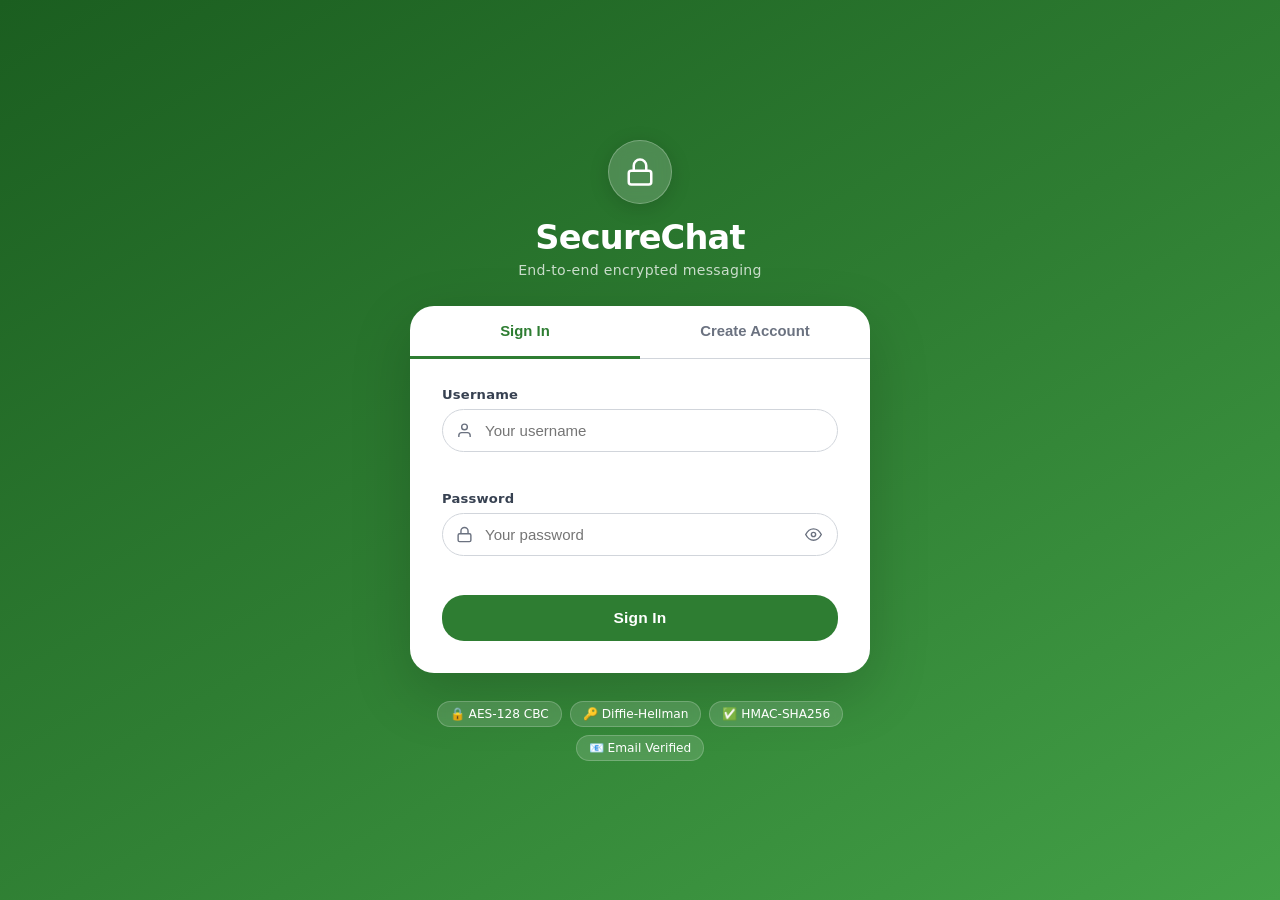
==== src/main/resources/static/index.html @ b0a97f0f "Initial commit" ====
<!DOCTYPE html>
<html lang="en">
<head>
  <meta charset="UTF-8" />
  <meta name="viewport" content="width=device-width, initial-scale=1.0" />
  <meta http-equiv="Cache-Control" content="no-cache, no-store, must-revalidate" />
  <meta http-equiv="Pragma" content="no-cache" />
  <title>SecureChat</title>
  <link rel="stylesheet" href="style.css" />
</head>
<body class="auth-page">

  <div class="auth-wrapper">

    <!-- Brand -->
    <div class="brand">
      <div class="brand-icon">
        <svg viewBox="0 0 24 24" fill="none" stroke="currentColor" stroke-width="2">
          <rect x="3" y="11" width="18" height="11" rx="2" ry="2"/>
          <path d="M7 11V7a5 5 0 0 1 10 0v4"/>
        </svg>
      </div>
      <h1 class="brand-name">SecureChat</h1>
      <p class="brand-tagline">End-to-end encrypted messaging</p>
    </div>

    <!-- Auth Card -->
    <div class="auth-card">

      <!-- Tabs -->
      <div class="auth-tabs" role="tablist">
        <button id="tabLogin"    class="auth-tab active" role="tab">Sign In</button>
        <button id="tabRegister" class="auth-tab"        role="tab">Create Account</button>
      </div>

      <!-- LOGIN PANEL -->
      <div id="panelLogin" class="auth-panel active">
        <form id="loginForm" novalidate>
          <div class="field">
            <label for="loginUsername">Username</label>
            <div class="input-wrap">
              <svg class="input-icon" viewBox="0 0 24 24" fill="none" stroke="currentColor" stroke-width="2"><path d="M20 21v-2a4 4 0 0 0-4-4H8a4 4 0 0 0-4 4v2"/><circle cx="12" cy="7" r="4"/></svg>
              <input id="loginUsername" type="text" placeholder="Your username" autocomplete="username" autocapitalize="none" spellcheck="false" />
            </div>
            <span class="field-error" id="loginUsernameErr"></span>
          </div>
          <div class="field">
            <label for="loginPassword">Password</label>
            <div class="input-wrap">
              <svg class="input-icon" viewBox="0 0 24 24" fill="none" stroke="currentColor" stroke-width="2"><rect x="3" y="11" width="18" height="11" rx="2" ry="2"/><path d="M7 11V7a5 5 0 0 1 10 0v4"/></svg>
              <input id="loginPassword" type="password" placeholder="Your password" autocomplete="current-password" />
              <button type="button" class="toggle-pw" data-target="loginPassword">
                <svg viewBox="0 0 24 24" fill="none" stroke="currentColor" stroke-width="2"><path d="M1 12s4-8 11-8 11 8 11 8-4 8-11 8-11-8-11-8z"/><circle cx="12" cy="12" r="3"/></svg>
              </button>
            </div>
            <span class="field-error" id="loginPasswordErr"></span>
          </div>
          <div id="loginAlert" class="alert" role="alert" aria-live="polite"></div>
          <button type="submit" class="btn-primary" id="loginBtn">
            <span class="btn-text">Sign In</span>
            <span class="btn-spinner sc-hidden"><svg class="spin" viewBox="0 0 24 24" fill="none" stroke="currentColor" stroke-width="2.5"><path d="M12 2v4M12 18v4M4.93 4.93l2.83 2.83M16.24 16.24l2.83 2.83M2 12h4M18 12h4M4.93 19.07l2.83-2.83M16.24 7.76l2.83-2.83"/></svg></span>
          </button>
        </form>
      </div>

      <!-- REGISTER PANEL -->
      <div id="panelRegister" class="auth-panel">
        <form id="registerForm" novalidate>
          <div class="field">
            <label for="regUsername">Username</label>
            <div class="input-wrap">
              <svg class="input-icon" viewBox="0 0 24 24" fill="none" stroke="currentColor" stroke-width="2"><path d="M20 21v-2a4 4 0 0 0-4-4H8a4 4 0 0 0-4 4v2"/><circle cx="12" cy="7" r="4"/></svg>
              <input id="regUsername" type="text" placeholder="3–30 chars, letters/numbers/_" autocomplete="username" autocapitalize="none" spellcheck="false" />
            </div>
            <span class="field-error" id="regUsernameErr"></span>
          </div>
          <div class="field">
            <label for="regEmail">Email</label>
            <div class="input-wrap">
              <svg class="input-icon" viewBox="0 0 24 24" fill="none" stroke="currentColor" stroke-width="2"><path d="M4 4h16c1.1 0 2 .9 2 2v12c0 1.1-.9 2-2 2H4c-1.1 0-2-.9-2-2V6c0-1.1.9-2 2-2z"/><polyline points="22,6 12,13 2,6"/></svg>
              <input id="regEmail" type="email" placeholder="you@example.com" autocomplete="email" autocapitalize="none" spellcheck="false" />
            </div>
            <span class="field-error" id="regEmailErr"></span>
          </div>
          <div class="field">
            <label for="regPassword">Password</label>
            <div class="input-wrap">
              <svg class="input-icon" viewBox="0 0 24 24" fill="none" stroke="currentColor" stroke-width="2"><rect x="3" y="11" width="18" height="11" rx="2" ry="2"/><path d="M7 11V7a5 5 0 0 1 10 0v4"/></svg>
              <input id="regPassword" type="password" placeholder="At least 8 characters" autocomplete="new-password" />
              <button type="button" class="toggle-pw" data-target="regPassword">
                <svg viewBox="0 0 24 24" fill="none" stroke="currentColor" stroke-width="2"><path d="M1 12s4-8 11-8 11 8 11 8-4 8-11 8-11-8-11-8z"/><circle cx="12" cy="12" r="3"/></svg>
              </button>
            </div>
            <span class="field-error" id="regPasswordErr"></span>
          </div>
          <div class="field">
            <label for="regConfirm">Confirm Password</label>
            <div class="input-wrap">
              <svg class="input-icon" viewBox="0 0 24 24" fill="none" stroke="currentColor" stroke-width="2"><path d="M9 12l2 2 4-4"/><rect x="3" y="11" width="18" height="11" rx="2" ry="2"/><path d="M7 11V7a5 5 0 0 1 10 0v4"/></svg>
              <input id="regConfirm" type="password" placeholder="Repeat your password" autocomplete="new-password" />
            </div>
            <span class="field-error" id="regConfirmErr"></span>
          </div>
          <div id="registerAlert" class="alert" role="alert" aria-live="polite"></div>
          <button type="submit" class="btn-primary" id="registerBtn">
            <span class="btn-text">Create Account</span>
            <span class="btn-spinner sc-hidden"><svg class="spin" viewBox="0 0 24 24" fill="none" stroke="currentColor" stroke-width="2.5"><path d="M12 2v4M12 18v4M4.93 4.93l2.83 2.83M16.24 16.24l2.83 2.83M2 12h4M18 12h4M4.93 19.07l2.83-2.83M16.24 7.76l2.83-2.83"/></svg></span>
          </button>
        </form>
      </div>

      <!-- OTP PANEL -->
      <div id="panelOtp" class="auth-panel">
        <div class="otp-header">
          <div class="otp-icon">
            <svg viewBox="0 0 24 24" fill="none" stroke="currentColor" stroke-width="2"><path d="M4 4h16c1.1 0 2 .9 2 2v12c0 1.1-.9 2-2 2H4c-1.1 0-2-.9-2-2V6c0-1.1.9-2 2-2z"/><polyline points="22,6 12,13 2,6"/></svg>
          </div>
          <h3>Check your email</h3>
          <p id="otpSubtitle">We sent a 6-digit code to your email address.</p>
        </div>
        <form id="otpForm" novalidate>
          <div class="field">
            <label for="otpCode">Verification Code</label>
            <div class="otp-input-wrap">
              <input id="otpCode" type="text" inputmode="numeric" pattern="[0-9]*"
                     maxlength="6" placeholder="000000" autocomplete="one-time-code" />
            </div>
            <span class="field-error" id="otpCodeErr"></span>
          </div>
          <div id="otpAlert" class="alert" role="alert" aria-live="polite"></div>
          <button type="submit" class="btn-primary" id="otpBtn">
            <span class="btn-text">Verify &amp; Activate</span>
            <span class="btn-spinner sc-hidden"><svg class="spin" viewBox="0 0 24 24" fill="none" stroke="currentColor" stroke-width="2.5"><path d="M12 2v4M12 18v4M4.93 4.93l2.83 2.83M16.24 16.24l2.83 2.83M2 12h4M18 12h4M4.93 19.07l2.83-2.83M16.24 7.76l2.83-2.83"/></svg></span>
          </button>
          <div class="otp-resend">
            Didn't receive it?
            <button type="button" id="resendOtpBtn" class="btn-link">Resend code</button>
          </div>
        </form>
      </div>

    </div><!-- /auth-card -->

    <!-- Security badges -->
    <div class="security-badges">
      <span class="badge">&#128274; AES-128 CBC</span>
      <span class="badge">&#128273; Diffie-Hellman</span>
      <span class="badge">&#9989; HMAC-SHA256</span>
      <span class="badge">&#128231; Email Verified</span>
    </div>

  </div><!-- /auth-wrapper -->

  <script src="script.js"></script>
</body>
</html>
---- src/main/resources/static/style.css ----
/* ============================================================
   SecureChat — Global Design System
   ============================================================ */

/* ── Reset & Base ─────────────────────────────────────────── */
*, *::before, *::after {
  margin: 0;
  padding: 0;
  box-sizing: border-box;
}

:root {
  --green-900: #1b5e20;
  --green-800: #2e7d32;
  --green-600: #43a047;
  --green-400: #66bb6a;
  --green-100: #e8f5e9;
  --green-50:  #f1f8f1;

  --gray-900: #111827;
  --gray-700: #374151;
  --gray-500: #6b7280;
  --gray-300: #d1d5db;
  --gray-100: #f3f4f6;
  --white:    #ffffff;

  --danger:   #dc2626;
  --danger-bg:#fef2f2;
  --success:  #16a34a;
  --success-bg:#f0fdf4;

  --radius-sm: 8px;
  --radius-md: 14px;
  --radius-lg: 22px;
  --radius-xl: 32px;

  --shadow-sm: 0 1px 3px rgba(0,0,0,.08), 0 1px 2px rgba(0,0,0,.06);
  --shadow-md: 0 4px 16px rgba(0,0,0,.10);
  --shadow-lg: 0 10px 40px rgba(0,0,0,.14);

  --font: 'Inter', 'Segoe UI', system-ui, -apple-system, sans-serif;
  --transition: 0.2s ease;
}

html { font-size: 16px; }

body {
  font-family: var(--font);
  color: var(--gray-900);
  background: var(--gray-100);
  min-height: 100vh;
  -webkit-font-smoothing: antialiased;
}

.sc-hidden { display: none !important; }

/* ── Auth Page ────────────────────────────────────────────── */
.auth-page {
  display: flex;
  align-items: center;
  justify-content: center;
  min-height: 100vh;
  background: linear-gradient(150deg, #1b5e20 0%, #2e7d32 50%, #43a047 100%);
  padding: 24px;
}

.auth-wrapper {
  width: 100%;
  max-width: 460px;
  display: flex;
  flex-direction: column;
  align-items: center;
  gap: 28px;
}

/* Brand */
.brand { text-align: center; color: var(--white); }

.brand-icon {
  width: 64px; height: 64px;
  background: rgba(255,255,255,.18);
  border-radius: 50%;
  display: flex; align-items: center; justify-content: center;
  margin: 0 auto 14px;
  backdrop-filter: blur(8px);
  border: 1px solid rgba(255,255,255,.25);
  box-shadow: 0 4px 20px rgba(0,0,0,.15);
}
.brand-icon svg { width: 30px; height: 30px; }
.brand-name { font-size: 2.1rem; font-weight: 800; letter-spacing: -0.8px; }
.brand-tagline { font-size: 0.88rem; opacity: 0.75; margin-top: 5px; letter-spacing: 0.3px; }

/* Card */
.auth-card {
  width: 100%;
  background: var(--white);
  border-radius: 24px;
  box-shadow: 0 20px 60px rgba(0,0,0,.18);
  overflow: hidden;
}

/* Tabs */
.auth-tabs { display: flex; border-bottom: 1px solid var(--gray-300); }
.auth-tab {
  flex: 1; padding: 17px;
  background: none; border: none;
  font-size: 0.93rem; font-weight: 600;
  color: var(--gray-500); cursor: pointer;
  transition: color var(--transition), border-color var(--transition);
  border-bottom: 3px solid transparent; margin-bottom: -1px;
}
.auth-tab.active { color: var(--green-800); border-bottom-color: var(--green-800); }
.auth-tab:hover:not(.active) { color: var(--gray-700); background: var(--gray-100); }

/* Panels */
.auth-panel { display: none; padding: 28px 32px 32px; }
.auth-panel.active { display: block; animation: panelIn .2s ease; }
@keyframes panelIn { from { opacity:0; transform:translateY(6px); } to { opacity:1; transform:translateY(0); } }

/* Fields */
.field { margin-bottom: 18px; }
.field label {
  display: block; font-size: 0.82rem; font-weight: 700;
  color: var(--gray-700); margin-bottom: 7px; letter-spacing: 0.2px;
}

.input-wrap { position: relative; display: flex; align-items: center; }
.input-icon {
  position: absolute; left: 14px;
  width: 17px; height: 17px;
  color: var(--gray-500); pointer-events: none; flex-shrink: 0;
}
.input-wrap input {
  width: 100%;
  padding: 12px 44px 12px 42px;
  border: 1.5px solid var(--gray-300);
  border-radius: var(--radius-lg);
  font-size: 0.94rem; color: var(--gray-900);
  background: var(--white); outline: none;
  transition: border-color var(--transition), box-shadow var(--transition);
}
.input-wrap input:focus {
  border-color: var(--green-600);
  box-shadow: 0 0 0 3px rgba(67,160,71,.14);
}
.input-wrap input.invalid {
  border-color: var(--danger);
  box-shadow: 0 0 0 3px rgba(220,38,38,.10);
}

.toggle-pw {
  position: absolute; right: 12px;
  background: none; border: none; cursor: pointer;
  padding: 4px; color: var(--gray-500); display: flex; align-items: center;
}
.toggle-pw svg { width: 17px; height: 17px; }
.toggle-pw:hover { color: var(--gray-700); }

.field-error {
  display: block; font-size: 0.76rem; color: var(--danger);
  margin-top: 5px; min-height: 16px;
}

/* Alert */
.alert {
  border-radius: var(--radius-sm); padding: 10px 14px;
  font-size: 0.86rem; margin-bottom: 16px; display: none;
  font-weight: 500;
}
.alert.show    { display: flex; align-items: center; gap: 8px; }
.alert.success { background: var(--success-bg); color: var(--success); border: 1px solid #bbf7d0; }
.alert.error   { background: var(--danger-bg);  color: var(--danger);  border: 1px solid #fecaca; }

/* Primary Button */
.btn-primary {
  width: 100%; padding: 14px;
  background: var(--green-800); color: var(--white);
  border: none; border-radius: var(--radius-lg);
  font-size: 0.97rem; font-weight: 700; cursor: pointer;
  display: flex; align-items: center; justify-content: center; gap: 8px;
  transition: background var(--transition), transform var(--transition), box-shadow var(--transition);
  letter-spacing: 0.2px;
}
.btn-primary:hover:not(:disabled) {
  background: var(--green-900);
  transform: translateY(-1px);
  box-shadow: 0 6px 18px rgba(46,125,50,.38);
}
.btn-primary:active:not(:disabled) { transform: translateY(0); }
.btn-primary:disabled { opacity: 0.6; cursor: not-allowed; }

.btn-spinner { display: flex; align-items: center; }
.btn-spinner.sc-hidden { display: none; }
@keyframes spin { to { transform: rotate(360deg); } }
.spin { width: 18px; height: 18px; animation: spin 0.75s linear infinite; }

/* Link button */
.btn-link {
  background: none; border: none; cursor: pointer;
  color: var(--green-800); font-size: inherit; font-weight: 600;
  padding: 0; text-decoration: underline; text-underline-offset: 2px;
}
.btn-link:hover { color: var(--green-900); }
.btn-link:disabled { color: var(--gray-500); cursor: not-allowed; text-decoration: none; }

/* ── OTP Panel ────────────────────────────────────────────── */
.otp-header {
  text-align: center; margin-bottom: 24px;
}
.otp-icon {
  width: 56px; height: 56px;
  background: var(--green-100); border-radius: 50%;
  display: flex; align-items: center; justify-content: center;
  margin: 0 auto 14px;
}
.otp-icon svg { width: 26px; height: 26px; stroke: var(--green-800); }
.otp-header h3 { font-size: 1.15rem; font-weight: 700; color: var(--gray-900); margin-bottom: 6px; }
.otp-header p  { font-size: 0.86rem; color: var(--gray-500); line-height: 1.5; }

.otp-input-wrap {
  display: flex; justify-content: center;
}
.otp-input-wrap input {
  width: 100%; max-width: 220px;
  padding: 16px 20px;
  border: 2px solid var(--gray-300);
  border-radius: var(--radius-md);
  font-size: 2rem; font-weight: 700; font-family: monospace;
  letter-spacing: 12px; text-align: center;
  color: var(--gray-900); outline: none;
  transition: border-color var(--transition), box-shadow var(--transition);
}
.otp-input-wrap input:focus {
  border-color: var(--green-600);
  box-shadow: 0 0 0 3px rgba(67,160,71,.14);
}
.otp-input-wrap input.invalid {
  border-color: var(--danger);
  box-shadow: 0 0 0 3px rgba(220,38,38,.10);
}

.otp-resend {
  text-align: center; margin-top: 18px;
  font-size: 0.85rem; color: var(--gray-500);
}

/* Security Badges */
.security-badges {
  display: flex; gap: 8px; flex-wrap: wrap; justify-content: center;
}
.badge {
  background: rgba(255,255,255,.14); color: var(--white);
  padding: 5px 12px; border-radius: 20px;
  font-size: 0.76rem; font-weight: 500;
  backdrop-filter: blur(4px);
  border: 1px solid rgba(255,255,255,.2);
}

/* ── Chat Page ────────────────────────────────────────────── */
.chat-page {
  display: flex;
  flex-direction: column;
  height: 100vh;
  overflow: hidden;
  background: var(--gray-100);
}

/* Topbar */
.topbar {
  height: 60px;
  background: var(--green-800);
  display: flex;
  align-items: center;
  justify-content: space-between;
  padding: 0 24px;
  box-shadow: var(--shadow-md);
  flex-shrink: 0;
  z-index: 10;
}
.topbar-left { display: flex; align-items: center; gap: 12px; }
.topbar-logo {
  width: 34px; height: 34px;
  background: rgba(255,255,255,.15);
  border-radius: 50%;
  display: flex; align-items: center; justify-content: center;
}
.topbar-logo svg { width: 18px; height: 18px; stroke: white; }
.topbar-title { font-size: 1.15rem; font-weight: 700; color: var(--white); letter-spacing: -0.3px; }
.topbar-badge {
  background: rgba(255,255,255,.15); color: var(--white);
  padding: 3px 10px; border-radius: 20px; font-size: 0.75rem; font-weight: 500;
}
.topbar-right { display: flex; align-items: center; gap: 16px; }
.topbar-user  { display: flex; align-items: center; gap: 10px; }
.avatar {
  width: 34px; height: 34px; border-radius: 50%;
  background: var(--green-600);
  display: flex; align-items: center; justify-content: center;
  font-weight: 700; font-size: 0.85rem; color: var(--white); flex-shrink: 0;
}
.topbar-username { color: var(--white); font-weight: 500; font-size: 0.9rem; }
.btn-logout {
  display: flex; align-items: center; gap: 6px;
  background: rgba(255,255,255,.12);
  border: 1px solid rgba(255,255,255,.25);
  color: var(--white); padding: 7px 14px;
  border-radius: var(--radius-lg); font-size: 0.85rem; font-weight: 500;
  cursor: pointer; transition: background var(--transition);
}
.btn-logout svg { width: 15px; height: 15px; }
.btn-logout:hover { background: rgba(255,255,255,.22); }

/* Layout */
.chat-layout { display: flex; flex: 1; overflow: hidden; }

/* ── Sidebar ──────────────────────────────────────────────── */
.chat-sidebar {
  width: 300px;
  background: var(--white);
  border-right: 1px solid var(--gray-300);
  display: flex; flex-direction: column;
  flex-shrink: 0; overflow: hidden;
}

.sidebar-search-wrap {
  padding: 12px 12px 8px;
  border-bottom: 1px solid var(--gray-100);
}

.sidebar-search { position: relative; display: flex; align-items: center; }
.sidebar-search svg {
  position: absolute; left: 12px;
  width: 15px; height: 15px; color: var(--gray-500); pointer-events: none;
}
.sidebar-search input {
  width: 100%;
  padding: 9px 12px 9px 34px;
  border: 1.5px solid var(--gray-300);
  border-radius: var(--radius-md);
  font-size: 0.88rem; outline: none;
  background: var(--gray-100);
  transition: border-color var(--transition);
}
.sidebar-search input:focus { border-color: var(--green-600); background: var(--white); }

.sidebar-section {
  display: flex; flex-direction: column;
  min-height: 0; flex: 1; overflow: hidden;
}
.sidebar-section + .sidebar-section { border-top: 1px solid var(--gray-100); }

.sidebar-section-header {
  display: flex; align-items: center; justify-content: space-between;
  padding: 10px 14px 6px;
  font-size: 0.72rem; font-weight: 700;
  text-transform: uppercase; letter-spacing: 0.6px;
  color: var(--gray-500); flex-shrink: 0;
}

.btn-new-dm {
  width: 22px; height: 22px; border-radius: 50%;
  background: var(--green-100); border: none;
  display: flex; align-items: center; justify-content: center;
  cursor: pointer; transition: background var(--transition);
  color: var(--green-800);
}
.btn-new-dm svg { width: 12px; height: 12px; }
.btn-new-dm:hover { background: var(--green-800); color: var(--white); }

.conv-list { flex: 1; overflow-y: auto; padding: 2px 0 4px; }

.sidebar-hint {
  padding: 12px 14px; font-size: 0.82rem;
  color: var(--gray-500); text-align: center;
}

.conv-item {
  display: flex; align-items: center; gap: 10px;
  padding: 9px 12px; cursor: pointer;
  border-radius: var(--radius-sm); margin: 1px 6px;
  transition: background var(--transition); min-width: 0;
}
.conv-item:hover  { background: var(--green-50); }
.conv-item.active { background: var(--green-100); }

.conv-avatar {
  width: 38px; height: 38px; border-radius: 50%;
  background: var(--green-600);
  display: flex; align-items: center; justify-content: center;
  font-weight: 700; font-size: 0.82rem; color: var(--white); flex-shrink: 0;
}
.conv-avatar.group-avatar { background: var(--green-900); font-size: 0.7rem; }

.conv-info { flex: 1; min-width: 0; }
.conv-name {
  font-weight: 600; font-size: 0.88rem; color: var(--gray-900);
  white-space: nowrap; overflow: hidden; text-overflow: ellipsis;
}
.conv-preview {
  font-size: 0.78rem; color: var(--gray-500);
  white-space: nowrap; overflow: hidden; text-overflow: ellipsis; margin-top: 1px;
}
.conv-time { font-size: 0.7rem; color: var(--gray-500); flex-shrink: 0; align-self: flex-start; margin-top: 2px; }

/* ── Chat Main ────────────────────────────────────────────── */
.chat-main {
  flex: 1; display: flex; flex-direction: column;
  overflow: hidden; background: var(--gray-100);
}

.empty-state {
  flex: 1; display: flex; flex-direction: column;
  align-items: center; justify-content: center;
  gap: 12px; color: var(--gray-500); padding: 40px;
}
.empty-icon {
  width: 72px; height: 72px; background: var(--white);
  border-radius: 50%; display: flex; align-items: center; justify-content: center;
  box-shadow: var(--shadow-sm); margin-bottom: 8px;
}
.empty-icon svg { width: 36px; height: 36px; color: var(--green-400); }
.empty-state h3 { font-size: 1.1rem; font-weight: 600; color: var(--gray-700); }
.empty-state p  { font-size: 0.9rem; text-align: center; max-width: 280px; line-height: 1.5; }

.active-chat { flex: 1; display: flex; flex-direction: column; overflow: hidden; }

/* Chat Header */
.chat-header {
  display: flex; align-items: center; gap: 12px;
  padding: 12px 20px; background: var(--white);
  border-bottom: 1px solid var(--gray-300); flex-shrink: 0;
}
.chat-header-avatar {
  width: 40px; height: 40px; border-radius: 50%;
  background: var(--green-600);
  display: flex; align-items: center; justify-content: center;
  font-weight: 700; font-size: 0.88rem; color: var(--white); flex-shrink: 0;
}
.chat-header-avatar.group-avatar { background: var(--green-900); font-size: 0.72rem; }
.chat-header-info { flex: 1; display: flex; flex-direction: column; gap: 1px; min-width: 0; }
.chat-header-name {
  font-weight: 700; font-size: 0.95rem; color: var(--gray-900);
  white-space: nowrap; overflow: hidden; text-overflow: ellipsis;
}
.chat-header-sub { font-size: 0.76rem; color: var(--green-600); }
.chat-header-actions { display: flex; align-items: center; gap: 8px; flex-shrink: 0; }

.enc-badge {
  background: var(--green-50); color: var(--green-800);
  padding: 4px 10px; border-radius: 20px;
  font-size: 0.72rem; font-weight: 600; border: 1px solid var(--green-100);
}

.btn-header-action {
  display: flex; align-items: center; gap: 5px;
  padding: 6px 12px; border-radius: var(--radius-md);
  border: 1.5px solid var(--gray-300); background: var(--white);
  font-size: 0.8rem; font-weight: 600; color: var(--gray-700);
  cursor: pointer; transition: all var(--transition);
}
.btn-header-action svg { width: 14px; height: 14px; }
.btn-header-action:hover { border-color: var(--green-600); color: var(--green-800); }

/* Messages */
.messages-area {
  flex: 1; overflow-y: auto;
  padding: 16px 20px;
  display: flex; flex-direction: column; gap: 8px;
  scroll-behavior: smooth;
}

.msg-group { display: flex; flex-direction: column; gap: 2px; max-width: 65%; }
.msg-group.sent { align-self: flex-end;   align-items: flex-end; }
.msg-group.recv { align-self: flex-start; align-items: flex-start; }

.msg-sender-label { font-size: 0.71rem; font-weight: 600; color: var(--gray-500); padding: 0 4px; }

.msg-bubble {
  padding: 9px 14px; border-radius: 16px;
  font-size: 0.91rem; line-height: 1.45; word-break: break-word;
  animation: bubbleIn 0.16s ease;
}
@keyframes bubbleIn {
  from { opacity: 0; transform: scale(0.95) translateY(3px); }
  to   { opacity: 1; transform: scale(1)    translateY(0); }
}
.msg-group.sent .msg-bubble {
  background: var(--green-800); color: var(--white); border-bottom-right-radius: 4px;
}
.msg-group.recv .msg-bubble {
  background: var(--white); color: var(--gray-900);
  border-bottom-left-radius: 4px; box-shadow: var(--shadow-sm);
}
.msg-time { font-size: 0.67rem; color: var(--gray-500); padding: 0 4px; }
.msg-group.sent .msg-time { color: rgba(255,255,255,.55); }

.date-divider {
  display: flex; align-items: center; gap: 10px;
  margin: 6px 0; color: var(--gray-500); font-size: 0.73rem;
}
.date-divider::before, .date-divider::after {
  content: ''; flex: 1; height: 1px; background: var(--gray-300);
}

.msg-status { text-align: center; font-size: 0.82rem; color: var(--gray-500); padding: 12px; }

/* Composer */
.message-composer {
  display: flex; align-items: center; gap: 10px;
  padding: 12px 16px; background: var(--white);
  border-top: 1px solid var(--gray-300); flex-shrink: 0;
}
.message-composer input {
  flex: 1; padding: 11px 16px;
  border: 1.5px solid var(--gray-300);
  border-radius: var(--radius-xl); font-size: 0.93rem; outline: none;
  transition: border-color var(--transition); background: var(--gray-100);
}
.message-composer input:focus { border-color: var(--green-600); background: var(--white); }

.btn-send {
  width: 42px; height: 42px; border-radius: 50%;
  background: var(--green-800); border: none;
  display: flex; align-items: center; justify-content: center;
  cursor: pointer; flex-shrink: 0;
  transition: background var(--transition), transform var(--transition);
}
.btn-send svg { width: 17px; height: 17px; stroke: white; }
.btn-send:hover { background: var(--green-900); transform: scale(1.06); }
.btn-send:disabled { background: var(--gray-300); cursor: not-allowed; transform: none; }

/* ── Modals ───────────────────────────────────────────────── */
.modal-overlay {
  position: fixed; inset: 0;
  background: rgba(0,0,0,.45);
  display: flex; align-items: center; justify-content: center;
  z-index: 100; padding: 20px;
  animation: fadeIn .15s ease;
}
@keyframes fadeIn { from { opacity: 0; } to { opacity: 1; } }

.modal {
  background: var(--white); border-radius: var(--radius-xl);
  width: 100%; max-width: 420px;
  box-shadow: var(--shadow-lg);
  animation: slideUp .18s ease;
}
@keyframes slideUp {
  from { transform: translateY(16px); opacity: 0; }
  to   { transform: translateY(0);    opacity: 1; }
}

.modal-header {
  display: flex; align-items: center; justify-content: space-between;
  padding: 20px 24px 16px; border-bottom: 1px solid var(--gray-100);
}
.modal-header h3 { font-size: 1rem; font-weight: 700; color: var(--gray-900); }

.modal-close {
  width: 28px; height: 28px; border-radius: 50%;
  background: var(--gray-100); border: none;
  display: flex; align-items: center; justify-content: center;
  cursor: pointer; color: var(--gray-500); transition: background var(--transition);
}
.modal-close svg { width: 14px; height: 14px; }
.modal-close:hover { background: var(--gray-300); }

.modal-body { padding: 20px 24px; }

.modal-footer {
  display: flex; justify-content: flex-end; gap: 10px;
  padding: 0 24px 20px;
}

.btn-modal-cancel {
  padding: 9px 18px; border-radius: var(--radius-md);
  border: 1.5px solid var(--gray-300); background: var(--white);
  font-size: 0.9rem; font-weight: 500; color: var(--gray-700);
  cursor: pointer; transition: all var(--transition);
}
.btn-modal-cancel:hover { background: var(--gray-100); }

.btn-modal-ok {
  padding: 9px 20px; border-radius: var(--radius-md);
  border: none; background: var(--green-800);
  font-size: 0.9rem; font-weight: 600; color: var(--white);
  cursor: pointer; transition: background var(--transition);
}
.btn-modal-ok:hover { background: var(--green-900); }

/* Member chips */
.members-chip-list { display: flex; flex-wrap: wrap; gap: 4px; margin-top: 4px; }
.member-chip {
  background: var(--green-50); color: var(--green-800);
  border: 1px solid var(--green-100); border-radius: 20px;
  padding: 2px 8px; font-size: 0.72rem; font-weight: 500;
  display: flex; align-items: center; gap: 4px;
}
.member-chip .chip-remove { cursor: pointer; color: var(--gray-500); font-size: 0.8rem; line-height: 1; padding: 0 1px; }
.member-chip .chip-remove:hover { color: var(--danger); }

/* ── Responsive ───────────────────────────────────────────── */
@media (max-width: 700px) {
  .chat-sidebar { width: 100%; height: 220px; border-right: none; border-bottom: 1px solid var(--gray-300); }
  .chat-layout { flex-direction: column; }
  .topbar-badge { display: none; }
  .msg-group { max-width: 85%; }
  .auth-panel { padding: 20px; }
}

/* ── Image Messaging ──────────────────────────────────────── */

/* Attach button in composer */
.btn-attach {
  width: 38px; height: 38px; border-radius: 50%;
  background: var(--gray-100); border: 1.5px solid var(--gray-300);
  display: flex; align-items: center; justify-content: center;
  cursor: pointer; flex-shrink: 0;
  transition: background var(--transition), border-color var(--transition);
  color: var(--gray-500);
}
.btn-attach svg { width: 17px; height: 17px; }
.btn-attach:hover { background: var(--green-50); border-color: var(--green-600); color: var(--green-800); }

/* Wide modal for image preview/view */
.modal-wide { max-width: 560px; }

/* Image preview container */
.img-preview-wrap {
  background: var(--gray-100);
  border-radius: var(--radius-md);
  overflow: hidden;
  display: flex; align-items: center; justify-content: center;
  min-height: 200px; max-height: 400px;
}

.img-preview {
  max-width: 100%; max-height: 400px;
  object-fit: contain; display: block;
}

.img-preview-meta, .img-view-meta {
  margin-top: 10px;
  font-size: 0.8rem; color: var(--gray-500);
  display: flex; align-items: center; gap: 8px;
}

.img-preview-enc {
  margin-top: 8px;
  display: flex; align-items: center; gap: 6px;
  font-size: 0.78rem; color: var(--green-800);
  background: var(--green-50); border: 1px solid var(--green-100);
  border-radius: var(--radius-sm); padding: 6px 10px;
}

/* Image bubble in chat */
.msg-img-bubble {
  padding: 6px;
  border-radius: 14px;
  cursor: pointer;
  overflow: hidden;
  max-width: 260px;
  animation: bubbleIn 0.16s ease;
  position: relative;
}

.msg-group.sent  .msg-img-bubble { background: var(--green-800); border-bottom-right-radius: 4px; }
.msg-group.recv  .msg-img-bubble { background: var(--white); border-bottom-left-radius: 4px; box-shadow: var(--shadow-sm); }

.msg-img-thumb {
  width: 100%; max-width: 240px; max-height: 200px;
  object-fit: cover; border-radius: 10px; display: block;
}

.msg-img-overlay {
  position: absolute; inset: 6px;
  background: rgba(0,0,0,.0);
  border-radius: 10px;
  display: flex; align-items: center; justify-content: center;
  transition: background var(--transition);
}

.msg-img-bubble:hover .msg-img-overlay { background: rgba(0,0,0,.25); }

.msg-img-overlay svg { width: 28px; height: 28px; stroke: white; opacity: 0; transition: opacity var(--transition); }
.msg-img-bubble:hover .msg-img-overlay svg { opacity: 1; }

.msg-img-caption {
  font-size: 0.72rem; padding: 4px 4px 0;
  white-space: nowrap; overflow: hidden; text-overflow: ellipsis;
}
.msg-group.sent  .msg-img-caption { color: rgba(255,255,255,.75); }
.msg-group.recv  .msg-img-caption { color: var(--gray-500); }

/* Upload progress indicator */
.upload-progress {
  display: flex; align-items: center; gap: 8px;
  padding: 8px 12px; background: var(--green-50);
  border: 1px solid var(--green-100); border-radius: var(--radius-md);
  font-size: 0.82rem; color: var(--green-800);
  animation: bubbleIn 0.16s ease;
}

.upload-progress .progress-spinner {
  width: 16px; height: 16px;
  border: 2px solid var(--green-200);
  border-top-color: var(--green-800);
  border-radius: 50%;
  animation: spin 0.7s linear infinite;
  flex-shrink: 0;
}

/* Download link styled as button */
a.btn-modal-ok {
  text-decoration: none;
  display: flex; align-items: center; justify-content: center;
}


/* ── LAN / Wi-Fi Section ──────────────────────────────────── */
.sidebar-section-lan {
  flex: 0 0 auto !important;
  min-height: unset !important;
  overflow: visible !important;
  border-top: 1px solid var(--gray-100);
  padding-bottom: 8px;
}

.lan-status-bar {
  display: flex;
  align-items: center;
  gap: 8px;
  padding: 6px 14px 4px;
  font-size: 0.82rem;
  color: var(--gray-700);
  font-weight: 500;
}

.lan-dot {
  width: 9px;
  height: 9px;
  border-radius: 50%;
  flex-shrink: 0;
  background: var(--gray-300);
}

.lan-dot-online {
  background: #22c55e;
  box-shadow: 0 0 0 3px rgba(34,197,94,.2);
  animation: lanPulse 2s ease-in-out infinite;
}

.lan-dot-local {
  background: #f59e0b;
}

@keyframes lanPulse {
  0%, 100% { box-shadow: 0 0 0 3px rgba(34,197,94,.2); }
  50%       { box-shadow: 0 0 0 6px rgba(34,197,94,.08); }
}

.lan-url-box {
  display: flex;
  align-items: center;
  gap: 6px;
  margin: 4px 12px 0;
  padding: 7px 10px;
  background: var(--green-50);
  border: 1px solid var(--green-100);
  border-radius: var(--radius-sm);
  font-size: 0.78rem;
  font-weight: 600;
  color: var(--green-800);
  word-break: break-all;
}

#lanUrlText {
  flex: 1;
  font-family: monospace;
  font-size: 0.76rem;
}

.btn-copy-lan {
  background: none;
  border: none;
  cursor: pointer;
  color: var(--green-700);
  padding: 2px;
  display: flex;
  align-items: center;
  flex-shrink: 0;
  transition: color var(--transition);
}
.btn-copy-lan svg { width: 14px; height: 14px; }
.btn-copy-lan:hover { color: var(--green-900); }

.lan-hint {
  font-size: 0.74rem !important;
  padding: 4px 14px 6px !important;
  line-height: 1.4;
  color: var(--gray-500) !important;
  text-align: left !important;
}

/* LAN Info Modal */
.lan-modal-info {
  display: flex;
  flex-direction: column;
  gap: 10px;
  margin-bottom: 20px;
}

.lan-modal-row {
  display: flex;
  align-items: center;
  justify-content: space-between;
  padding: 8px 12px;
  background: var(--gray-100);
  border-radius: var(--radius-sm);
  gap: 12px;
}

.lan-modal-label {
  font-size: 0.78rem;
  font-weight: 700;
  color: var(--gray-500);
  text-transform: uppercase;
  letter-spacing: 0.4px;
  flex-shrink: 0;
}

.lan-modal-value {
  font-size: 0.88rem;
  font-weight: 600;
  color: var(--gray-900);
  text-align: right;
}

.lan-modal-url {
  font-family: monospace;
  font-size: 0.82rem;
  color: var(--green-800);
  word-break: break-all;
  text-align: right;
}

.lan-modal-steps {
  background: var(--green-50);
  border: 1px solid var(--green-100);
  border-radius: var(--radius-sm);
  padding: 14px 16px;
  font-size: 0.84rem;
  color: var(--gray-700);
  line-height: 1.6;
}

.lan-modal-steps p {
  margin-bottom: 8px;
  color: var(--gray-900);
}

.lan-modal-steps ol {
  padding-left: 18px;
}

.lan-modal-steps li {
  margin-bottom: 4px;
}
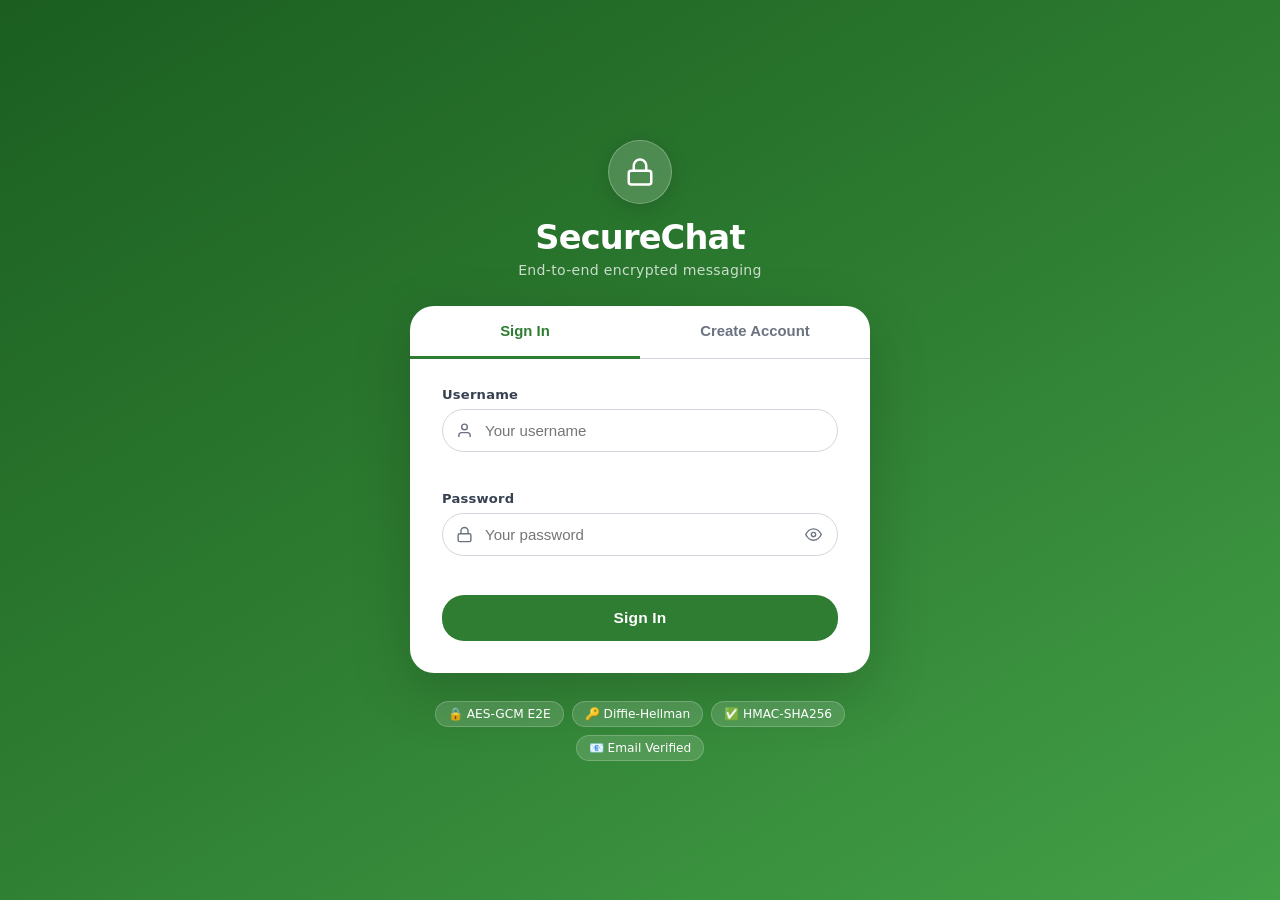
==== commit f1333c5c: "Final update: E2E encryption + UI improvements + bug fixes" ====
--- a/src/main/resources/static/index.html
+++ b/src/main/resources/static/index.html
@@ -143,7 +143,7 @@
 
     <!-- Security badges -->
     <div class="security-badges">
-      <span class="badge">&#128274; AES-128 CBC</span>
+      <span class="badge">&#128274; AES-GCM E2E</span>
       <span class="badge">&#128273; Diffie-Hellman</span>
       <span class="badge">&#9989; HMAC-SHA256</span>
       <span class="badge">&#128231; Email Verified</span>
--- a/src/main/resources/static/style.css
+++ b/src/main/resources/static/style.css
@@ -291,7 +291,7 @@
   padding: 3px 10px; border-radius: 20px; font-size: 0.75rem; font-weight: 500;
 }
 .topbar-right { display: flex; align-items: center; gap: 16px; }
-.topbar-user  { display: flex; align-items: center; gap: 10px; }
+.topbar-user  { display: flex; align-items: center; gap: 10px; cursor: pointer; }
 .avatar {
   width: 34px; height: 34px; border-radius: 50%;
   background: var(--green-600);
@@ -320,6 +320,8 @@
   border-right: 1px solid var(--gray-300);
   display: flex; flex-direction: column;
   flex-shrink: 0; overflow: hidden;
+  position: relative;
+  padding-bottom: 112px;
 }
 
 .sidebar-search-wrap {
@@ -442,6 +444,8 @@
   font-weight: 700; font-size: 0.95rem; color: var(--gray-900);
   white-space: nowrap; overflow: hidden; text-overflow: ellipsis;
 }
+.clickable-name { cursor: pointer; }
+.clickable-name:hover { color: var(--green-800); }
 .chat-header-sub { font-size: 0.76rem; color: var(--green-600); }
 .chat-header-actions { display: flex; align-items: center; gap: 8px; flex-shrink: 0; }
 
@@ -491,8 +495,22 @@
   background: var(--white); color: var(--gray-900);
   border-bottom-left-radius: 4px; box-shadow: var(--shadow-sm);
 }
-.msg-time { font-size: 0.67rem; color: var(--gray-500); padding: 0 4px; }
-.msg-group.sent .msg-time { color: rgba(255,255,255,.55); }
+.msg-meta {
+  display: flex;
+  align-items: center;
+  gap: 5px;
+  font-size: 0.67rem;
+  color: var(--gray-500);
+  padding: 0 4px;
+}
+.msg-time { font-size: inherit; color: inherit; }
+.msg-status-icon {
+  font-size: 0.68rem;
+  color: var(--gray-500);
+  transition: color var(--transition), opacity var(--transition);
+}
+.msg-status-icon.read { color: #1d9bf0; }
+.msg-status-icon.failed { color: var(--danger); font-weight: 700; }
 
 .date-divider {
   display: flex; align-items: center; gap: 10px;
@@ -503,6 +521,15 @@
 }
 
 .msg-status { text-align: center; font-size: 0.82rem; color: var(--gray-500); padding: 12px; }
+
+.typing-indicator {
+  padding: 0 22px 8px;
+  min-height: 20px;
+  font-size: 0.78rem;
+  color: var(--green-800);
+  background: var(--gray-100);
+  transition: opacity var(--transition);
+}
 
 /* Composer */
 .message-composer {
@@ -587,6 +614,55 @@
   cursor: pointer; transition: background var(--transition);
 }
 .btn-modal-ok:hover { background: var(--green-900); }
+
+.profile-card {
+  display: flex;
+  align-items: center;
+  gap: 12px;
+  margin-bottom: 16px;
+}
+
+.profile-avatar {
+  width: 48px;
+  height: 48px;
+  border-radius: 50%;
+  background: var(--green-600);
+  color: var(--white);
+  display: flex;
+  align-items: center;
+  justify-content: center;
+  font-weight: 800;
+}
+
+.profile-main { min-width: 0; }
+.profile-name { font-weight: 800; color: var(--gray-900); }
+.profile-email {
+  margin-top: 2px;
+  color: var(--gray-500);
+  font-size: 0.86rem;
+  word-break: break-word;
+}
+
+.profile-key-wrap label {
+  display: block;
+  font-size: 0.76rem;
+  font-weight: 700;
+  color: var(--gray-500);
+  margin-bottom: 6px;
+}
+
+.profile-key {
+  max-height: 140px;
+  overflow: auto;
+  white-space: pre-wrap;
+  word-break: break-all;
+  background: var(--gray-100);
+  border: 1px solid var(--gray-300);
+  border-radius: var(--radius-sm);
+  padding: 10px;
+  font-size: 0.72rem;
+  color: var(--gray-700);
+}
 
 /* Member chips */
 .members-chip-list { display: flex; flex-wrap: wrap; gap: 4px; margin-top: 4px; }
@@ -716,153 +792,67 @@
   display: flex; align-items: center; justify-content: center;
 }
 
-
-/* ── LAN / Wi-Fi Section ──────────────────────────────────── */
-.sidebar-section-lan {
-  flex: 0 0 auto !important;
-  min-height: unset !important;
-  overflow: visible !important;
-  border-top: 1px solid var(--gray-100);
-  padding-bottom: 8px;
-}
-
-.lan-status-bar {
-  display: flex;
-  align-items: center;
-  gap: 8px;
-  padding: 6px 14px 4px;
-  font-size: 0.82rem;
-  color: var(--gray-700);
-  font-weight: 500;
+.lan-panel {
+  position: absolute;
+  bottom: 12px;
+  left: 12px;
+  right: 12px;
+  background: #e8f5e9;
+  border-radius: 10px;
+  padding: 10px;
+  font-size: 12px;
+  color: #1b5e20;
+}
+
+.lan-header {
+  display: flex;
+  justify-content: space-between;
+  font-weight: 600;
+  margin-bottom: 6px;
 }
 
 .lan-dot {
-  width: 9px;
-  height: 9px;
+  width: 8px;
+  height: 8px;
+  background: #4caf50;
   border-radius: 50%;
-  flex-shrink: 0;
-  background: var(--gray-300);
-}
-
-.lan-dot-online {
-  background: #22c55e;
-  box-shadow: 0 0 0 3px rgba(34,197,94,.2);
-  animation: lanPulse 2s ease-in-out infinite;
-}
-
-.lan-dot-local {
-  background: #f59e0b;
-}
-
-@keyframes lanPulse {
-  0%, 100% { box-shadow: 0 0 0 3px rgba(34,197,94,.2); }
-  50%       { box-shadow: 0 0 0 6px rgba(34,197,94,.08); }
-}
-
-.lan-url-box {
+}
+
+.lan-status {
   display: flex;
   align-items: center;
   gap: 6px;
-  margin: 4px 12px 0;
-  padding: 7px 10px;
-  background: var(--green-50);
-  border: 1px solid var(--green-100);
-  border-radius: var(--radius-sm);
-  font-size: 0.78rem;
-  font-weight: 600;
-  color: var(--green-800);
-  word-break: break-all;
-}
-
-#lanUrlText {
-  flex: 1;
-  font-family: monospace;
-  font-size: 0.76rem;
-}
-
-.btn-copy-lan {
-  background: none;
+  margin-bottom: 6px;
+}
+
+.lan-green-dot {
+  width: 8px;
+  height: 8px;
+  background: #4caf50;
+  border-radius: 50%;
+}
+
+.lan-url-box {
+  display: flex;
+  justify-content: space-between;
+  align-items: center;
+  background: #c8e6c9;
+  padding: 6px;
+  border-radius: 6px;
+  font-size: 11px;
+}
+
+.lan-url-box button {
+  background: transparent;
   border: none;
   cursor: pointer;
-  color: var(--green-700);
-  padding: 2px;
-  display: flex;
-  align-items: center;
-  flex-shrink: 0;
-  transition: color var(--transition);
-}
-.btn-copy-lan svg { width: 14px; height: 14px; }
-.btn-copy-lan:hover { color: var(--green-900); }
-
-.lan-hint {
-  font-size: 0.74rem !important;
-  padding: 4px 14px 6px !important;
-  line-height: 1.4;
-  color: var(--gray-500) !important;
-  text-align: left !important;
-}
-
-/* LAN Info Modal */
-.lan-modal-info {
-  display: flex;
-  flex-direction: column;
-  gap: 10px;
-  margin-bottom: 20px;
-}
-
-.lan-modal-row {
-  display: flex;
-  align-items: center;
-  justify-content: space-between;
-  padding: 8px 12px;
-  background: var(--gray-100);
-  border-radius: var(--radius-sm);
-  gap: 12px;
-}
-
-.lan-modal-label {
-  font-size: 0.78rem;
-  font-weight: 700;
-  color: var(--gray-500);
-  text-transform: uppercase;
-  letter-spacing: 0.4px;
-  flex-shrink: 0;
-}
-
-.lan-modal-value {
-  font-size: 0.88rem;
-  font-weight: 600;
-  color: var(--gray-900);
-  text-align: right;
-}
-
-.lan-modal-url {
-  font-family: monospace;
-  font-size: 0.82rem;
-  color: var(--green-800);
-  word-break: break-all;
-  text-align: right;
-}
-
-.lan-modal-steps {
-  background: var(--green-50);
-  border: 1px solid var(--green-100);
-  border-radius: var(--radius-sm);
-  padding: 14px 16px;
-  font-size: 0.84rem;
-  color: var(--gray-700);
-  line-height: 1.6;
-}
-
-.lan-modal-steps p {
-  margin-bottom: 8px;
-  color: var(--gray-900);
-}
-
-.lan-modal-steps ol {
-  padding-left: 18px;
-}
-
-.lan-modal-steps li {
-  margin-bottom: 4px;
-}
+  line-height: 1;
+}
+
+.lan-help {
+  margin-top: 6px;
+  font-size: 11px;
+  color: #2e7d32;
+}
+
+
